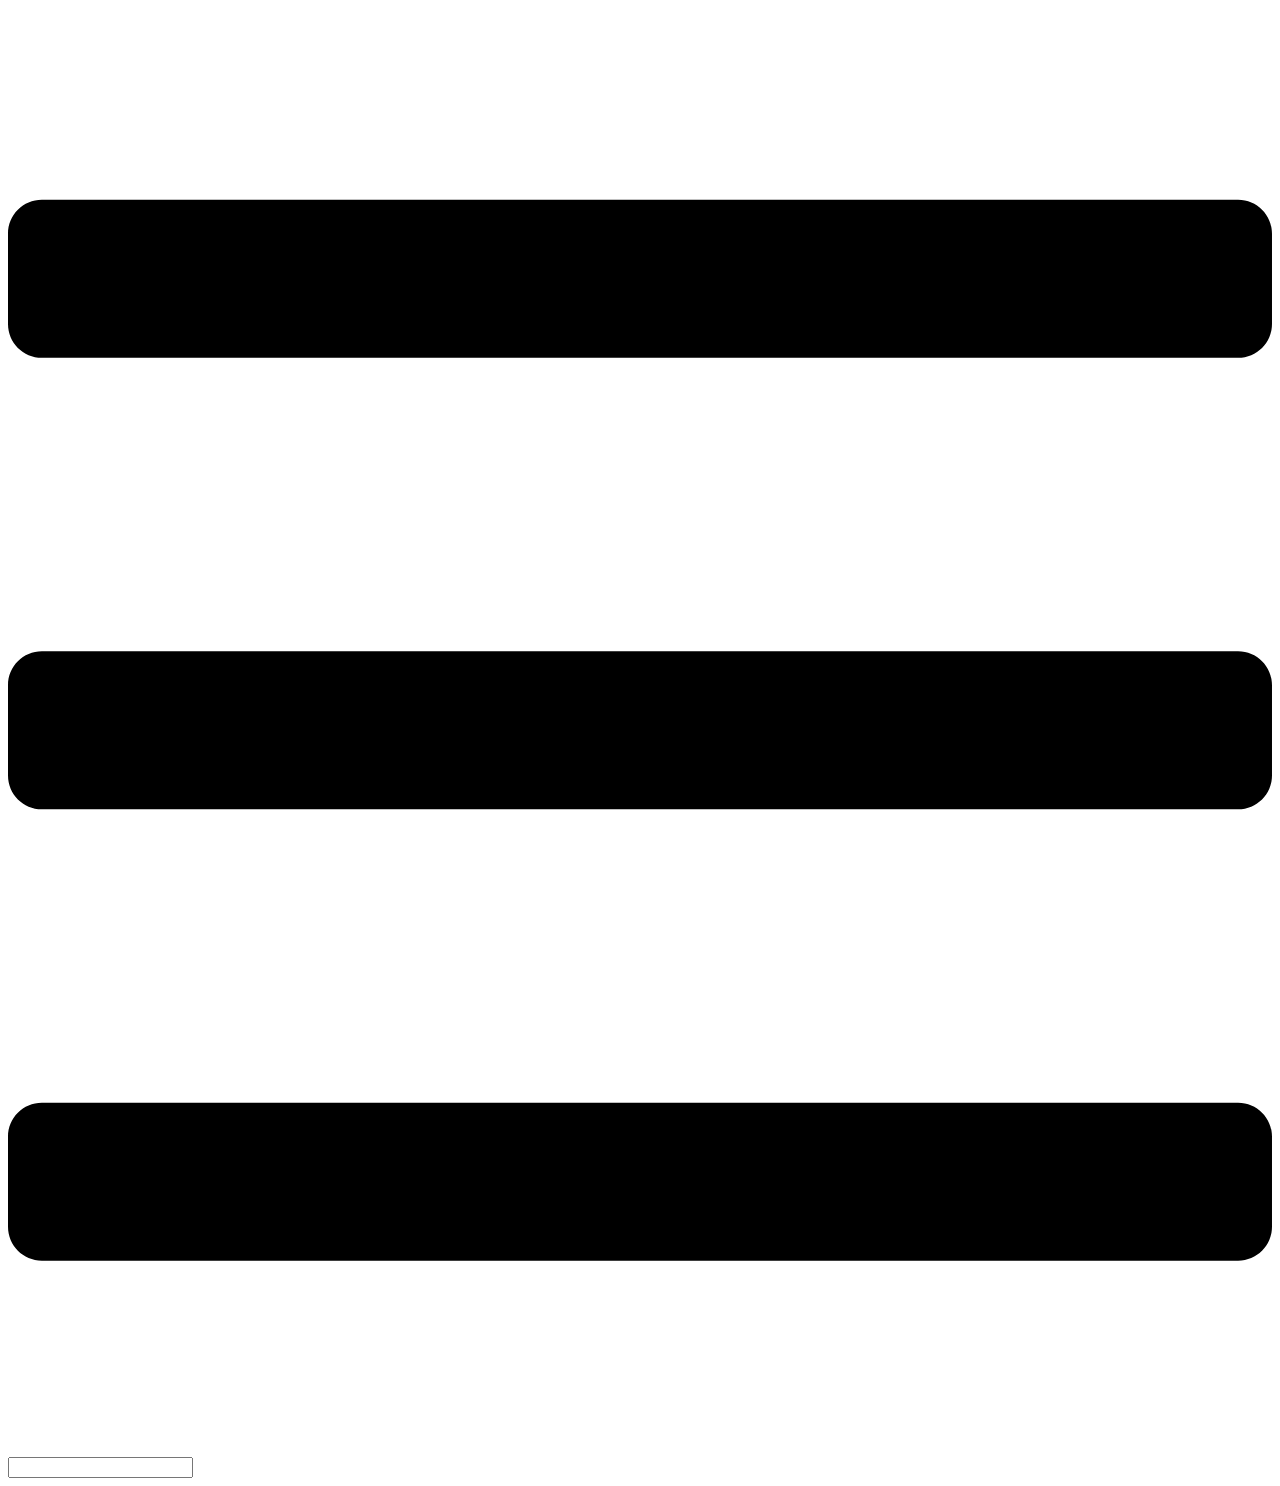
==== index.html @ 834c163e "deploy" ====
<!DOCTYPE html>
<html lang="en-US">
  <head>
    <meta charset="utf-8">
    <meta name="viewport" content="width=device-width,initial-scale=1">
    <title>VuePress</title>
    <meta name="description" content="">
    
    
    <link rel="preload" href="/lxtiscool.github.io/assets/css/0.styles.eca3ab45.css" as="style"><link rel="preload" href="/lxtiscool.github.io/assets/js/app.a96c28ba.js" as="script"><link rel="preload" href="/lxtiscool.github.io/assets/js/2.2a7683b8.js" as="script"><link rel="preload" href="/lxtiscool.github.io/assets/js/5.f5d71f70.js" as="script"><link rel="prefetch" href="/lxtiscool.github.io/assets/js/3.6d0e2af2.js"><link rel="prefetch" href="/lxtiscool.github.io/assets/js/4.2119a9f7.js"><link rel="prefetch" href="/lxtiscool.github.io/assets/js/6.ba1ed491.js">
    <link rel="stylesheet" href="/lxtiscool.github.io/assets/css/0.styles.eca3ab45.css">
  </head>
  <body>
    <div id="app" data-server-rendered="true"><div class="theme-container no-sidebar"><header class="navbar"><div class="sidebar-button"><svg xmlns="http://www.w3.org/2000/svg" aria-hidden="true" role="img" viewBox="0 0 448 512" class="icon"><path fill="currentColor" d="M436 124H12c-6.627 0-12-5.373-12-12V80c0-6.627 5.373-12 12-12h424c6.627 0 12 5.373 12 12v32c0 6.627-5.373 12-12 12zm0 160H12c-6.627 0-12-5.373-12-12v-32c0-6.627 5.373-12 12-12h424c6.627 0 12 5.373 12 12v32c0 6.627-5.373 12-12 12zm0 160H12c-6.627 0-12-5.373-12-12v-32c0-6.627 5.373-12 12-12h424c6.627 0 12 5.373 12 12v32c0 6.627-5.373 12-12 12z"></path></svg></div> <a href="/lxtiscool.github.io/" class="home-link router-link-exact-active router-link-active"></a> <div class="links"><div class="search-box"><input aria-label="Search" autocomplete="off" spellcheck="false" value=""> <!----></div> <!----></div></header> <div class="sidebar-mask"></div> <aside class="sidebar"><!---->  <!----> </aside> <main class="page"> <div class="theme-default-content content__default"></div> <footer class="page-edit"><!----> <!----></footer> <!----> </main></div><div class="global-ui"></div></div>
    <script src="/lxtiscool.github.io/assets/js/app.a96c28ba.js" defer></script><script src="/lxtiscool.github.io/assets/js/2.2a7683b8.js" defer></script><script src="/lxtiscool.github.io/assets/js/5.f5d71f70.js" defer></script>
  </body>
</html>
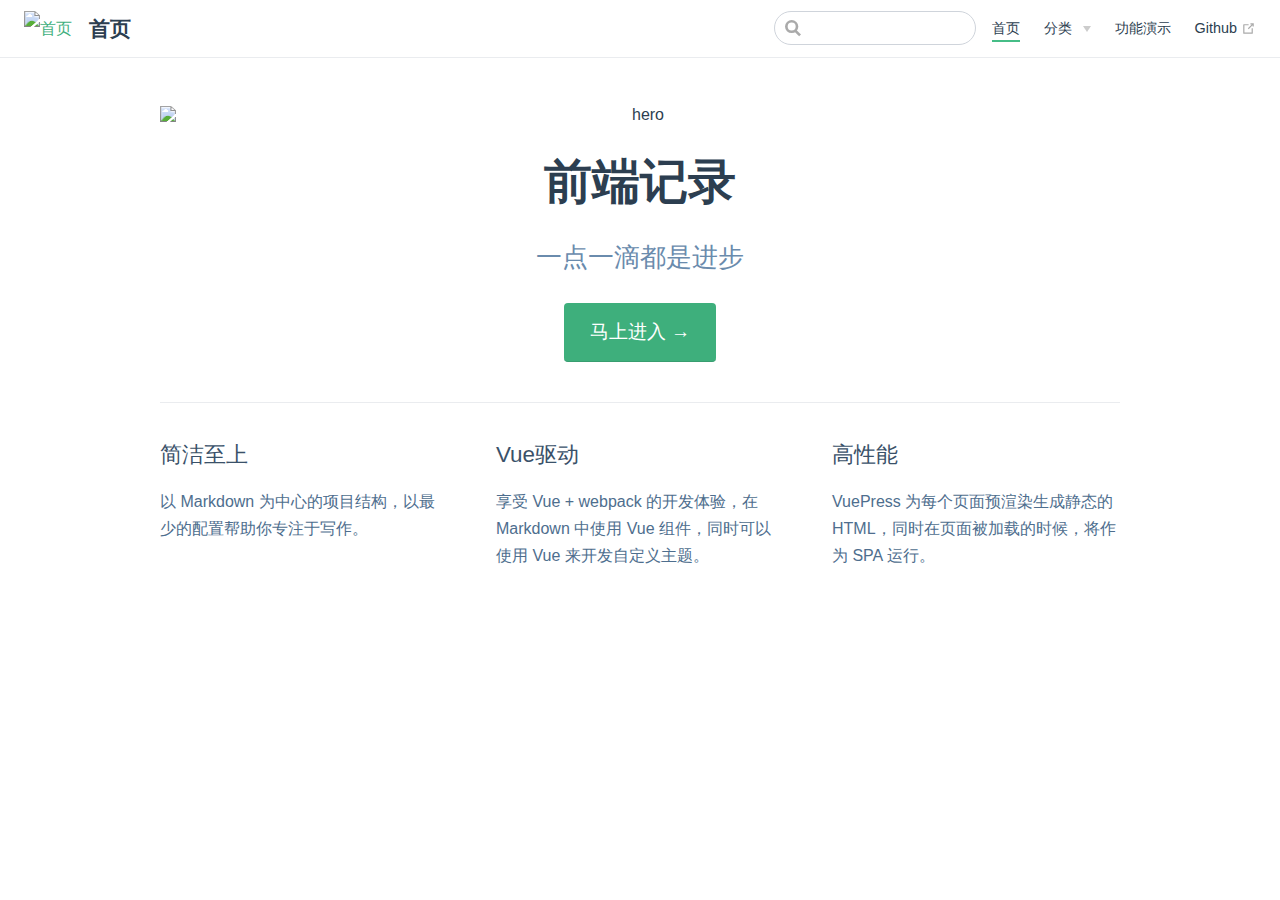
==== commit d2c25988: "deploy" ====
--- a/index.html
+++ b/index.html
@@ -3,15 +3,21 @@
   <head>
     <meta charset="utf-8">
     <meta name="viewport" content="width=device-width,initial-scale=1">
-    <title>VuePress</title>
-    <meta name="description" content="">
+    <title>首页</title>
+    <meta name="description" content="前端记录">
+    <link rel="icon" href="egg.png">
     
-    
-    <link rel="preload" href="/lxtiscool.github.io/assets/css/0.styles.eca3ab45.css" as="style"><link rel="preload" href="/lxtiscool.github.io/assets/js/app.a96c28ba.js" as="script"><link rel="preload" href="/lxtiscool.github.io/assets/js/2.2a7683b8.js" as="script"><link rel="preload" href="/lxtiscool.github.io/assets/js/5.f5d71f70.js" as="script"><link rel="prefetch" href="/lxtiscool.github.io/assets/js/3.6d0e2af2.js"><link rel="prefetch" href="/lxtiscool.github.io/assets/js/4.2119a9f7.js"><link rel="prefetch" href="/lxtiscool.github.io/assets/js/6.ba1ed491.js">
-    <link rel="stylesheet" href="/lxtiscool.github.io/assets/css/0.styles.eca3ab45.css">
+    <link rel="preload" href="/assets/css/0.styles.99d7e448.css" as="style"><link rel="preload" href="/assets/js/app.f11103dd.js" as="script"><link rel="preload" href="/assets/js/2.d51ab494.js" as="script"><link rel="preload" href="/assets/js/5.4ad11cfb.js" as="script"><link rel="prefetch" href="/assets/js/10.dddda723.js"><link rel="prefetch" href="/assets/js/3.37eb2967.js"><link rel="prefetch" href="/assets/js/4.59116900.js"><link rel="prefetch" href="/assets/js/6.c182b143.js"><link rel="prefetch" href="/assets/js/7.1ae84cb0.js"><link rel="prefetch" href="/assets/js/8.4bc863d5.js"><link rel="prefetch" href="/assets/js/9.4926b0e9.js">
+    <link rel="stylesheet" href="/assets/css/0.styles.99d7e448.css">
   </head>
   <body>
-    <div id="app" data-server-rendered="true"><div class="theme-container no-sidebar"><header class="navbar"><div class="sidebar-button"><svg xmlns="http://www.w3.org/2000/svg" aria-hidden="true" role="img" viewBox="0 0 448 512" class="icon"><path fill="currentColor" d="M436 124H12c-6.627 0-12-5.373-12-12V80c0-6.627 5.373-12 12-12h424c6.627 0 12 5.373 12 12v32c0 6.627-5.373 12-12 12zm0 160H12c-6.627 0-12-5.373-12-12v-32c0-6.627 5.373-12 12-12h424c6.627 0 12 5.373 12 12v32c0 6.627-5.373 12-12 12zm0 160H12c-6.627 0-12-5.373-12-12v-32c0-6.627 5.373-12 12-12h424c6.627 0 12 5.373 12 12v32c0 6.627-5.373 12-12 12z"></path></svg></div> <a href="/lxtiscool.github.io/" class="home-link router-link-exact-active router-link-active"></a> <div class="links"><div class="search-box"><input aria-label="Search" autocomplete="off" spellcheck="false" value=""> <!----></div> <!----></div></header> <div class="sidebar-mask"></div> <aside class="sidebar"><!---->  <!----> </aside> <main class="page"> <div class="theme-default-content content__default"></div> <footer class="page-edit"><!----> <!----></footer> <!----> </main></div><div class="global-ui"></div></div>
-    <script src="/lxtiscool.github.io/assets/js/app.a96c28ba.js" defer></script><script src="/lxtiscool.github.io/assets/js/2.2a7683b8.js" defer></script><script src="/lxtiscool.github.io/assets/js/5.f5d71f70.js" defer></script>
+    <div id="app" data-server-rendered="true"><div class="theme-container no-sidebar"><header class="navbar"><div class="sidebar-button"><svg xmlns="http://www.w3.org/2000/svg" aria-hidden="true" role="img" viewBox="0 0 448 512" class="icon"><path fill="currentColor" d="M436 124H12c-6.627 0-12-5.373-12-12V80c0-6.627 5.373-12 12-12h424c6.627 0 12 5.373 12 12v32c0 6.627-5.373 12-12 12zm0 160H12c-6.627 0-12-5.373-12-12v-32c0-6.627 5.373-12 12-12h424c6.627 0 12 5.373 12 12v32c0 6.627-5.373 12-12 12zm0 160H12c-6.627 0-12-5.373-12-12v-32c0-6.627 5.373-12 12-12h424c6.627 0 12 5.373 12 12v32c0 6.627-5.373 12-12 12z"></path></svg></div> <a href="/" class="home-link router-link-exact-active router-link-active"><img src="/egg.png" alt="首页" class="logo"> <span class="site-name can-hide">首页</span></a> <div class="links"><div class="search-box"><input aria-label="Search" autocomplete="off" spellcheck="false" value=""> <!----></div> <nav class="nav-links can-hide"><div class="nav-item"><a href="/" class="nav-link router-link-exact-active router-link-active">首页</a></div><div class="nav-item"><div class="dropdown-wrapper"><button type="button" aria-label="分类" class="dropdown-title"><span class="title">分类</span> <span class="arrow right"></span></button> <ul class="nav-dropdown" style="display:none;"><li class="dropdown-item"><!----> <a href="/pages/folder1/test1.html" class="nav-link">文章</a></li><li class="dropdown-item"><!----> <a href="/pages/folder2/test4.html" class="nav-link">琐碎</a></li></ul></div></div><div class="nav-item"><a href="/pages/folder1/test3.html" class="nav-link">功能演示</a></div><div class="nav-item"><a href="https://github.com/dwanda" target="_blank" rel="noopener noreferrer" class="nav-link external">
+  Github
+  <svg xmlns="http://www.w3.org/2000/svg" aria-hidden="true" x="0px" y="0px" viewBox="0 0 100 100" width="15" height="15" class="icon outbound"><path fill="currentColor" d="M18.8,85.1h56l0,0c2.2,0,4-1.8,4-4v-32h-8v28h-48v-48h28v-8h-32l0,0c-2.2,0-4,1.8-4,4v56C14.8,83.3,16.6,85.1,18.8,85.1z"></path> <polygon fill="currentColor" points="45.7,48.7 51.3,54.3 77.2,28.5 77.2,37.2 85.2,37.2 85.2,14.9 62.8,14.9 62.8,22.9 71.5,22.9"></polygon></svg></a></div> <!----></nav></div></header> <div class="sidebar-mask"></div> <aside class="sidebar"><nav class="nav-links"><div class="nav-item"><a href="/" class="nav-link router-link-exact-active router-link-active">首页</a></div><div class="nav-item"><div class="dropdown-wrapper"><button type="button" aria-label="分类" class="dropdown-title"><span class="title">分类</span> <span class="arrow right"></span></button> <ul class="nav-dropdown" style="display:none;"><li class="dropdown-item"><!----> <a href="/pages/folder1/test1.html" class="nav-link">文章</a></li><li class="dropdown-item"><!----> <a href="/pages/folder2/test4.html" class="nav-link">琐碎</a></li></ul></div></div><div class="nav-item"><a href="/pages/folder1/test3.html" class="nav-link">功能演示</a></div><div class="nav-item"><a href="https://github.com/dwanda" target="_blank" rel="noopener noreferrer" class="nav-link external">
+  Github
+  <svg xmlns="http://www.w3.org/2000/svg" aria-hidden="true" x="0px" y="0px" viewBox="0 0 100 100" width="15" height="15" class="icon outbound"><path fill="currentColor" d="M18.8,85.1h56l0,0c2.2,0,4-1.8,4-4v-32h-8v28h-48v-48h28v-8h-32l0,0c-2.2,0-4,1.8-4,4v56C14.8,83.3,16.6,85.1,18.8,85.1z"></path> <polygon fill="currentColor" points="45.7,48.7 51.3,54.3 77.2,28.5 77.2,37.2 85.2,37.2 85.2,14.9 62.8,14.9 62.8,22.9 71.5,22.9"></polygon></svg></a></div> <!----></nav>  <!----> </aside> <main aria-labelledby="main-title" class="home"><header class="hero"><img src="/egg.png" alt="hero"> <h1 id="main-title">前端记录</h1> <p class="description">
+      一点一滴都是进步
+    </p> <p class="action"><a href="/pages/folder1/test1.html" class="nav-link action-button">马上进入 →</a></p></header> <div class="features"><div class="feature"><h2>简洁至上</h2> <p>以 Markdown 为中心的项目结构，以最少的配置帮助你专注于写作。</p></div><div class="feature"><h2>Vue驱动</h2> <p>享受 Vue + webpack 的开发体验，在 Markdown 中使用 Vue 组件，同时可以使用 Vue 来开发自定义主题。</p></div><div class="feature"><h2>高性能</h2> <p>VuePress 为每个页面预渲染生成静态的 HTML，同时在页面被加载的时候，将作为 SPA 运行。</p></div></div> <div class="theme-default-content custom content__default"></div> <!----></main></div><div class="global-ui"></div></div>
+    <script src="/assets/js/app.f11103dd.js" defer></script><script src="/assets/js/2.d51ab494.js" defer></script><script src="/assets/js/5.4ad11cfb.js" defer></script>
   </body>
 </html>
--- a/assets/css/0.styles.99d7e448.css
+++ b/assets/css/0.styles.99d7e448.css
@@ -0,0 +1 @@
+#nprogress{pointer-events:none}#nprogress .bar{background:#3eaf7c;position:fixed;z-index:1031;top:0;left:0;width:100%;height:2px}#nprogress .peg{display:block;position:absolute;right:0;width:100px;height:100%;box-shadow:0 0 10px #3eaf7c,0 0 5px #3eaf7c;opacity:1;-webkit-transform:rotate(3deg) translateY(-4px);transform:rotate(3deg) translateY(-4px)}#nprogress .spinner{display:block;position:fixed;z-index:1031;top:15px;right:15px}#nprogress .spinner-icon{width:18px;height:18px;box-sizing:border-box;border-color:#3eaf7c transparent transparent #3eaf7c;border-style:solid;border-width:2px;border-radius:50%;-webkit-animation:nprogress-spinner .4s linear infinite;animation:nprogress-spinner .4s linear infinite}.nprogress-custom-parent{overflow:hidden;position:relative}.nprogress-custom-parent #nprogress .bar,.nprogress-custom-parent #nprogress .spinner{position:absolute}@-webkit-keyframes nprogress-spinner{0%{-webkit-transform:rotate(0deg);transform:rotate(0deg)}to{-webkit-transform:rotate(1turn);transform:rotate(1turn)}}@keyframes nprogress-spinner{0%{-webkit-transform:rotate(0deg);transform:rotate(0deg)}to{-webkit-transform:rotate(1turn);transform:rotate(1turn)}}.icon.outbound{color:#aaa;display:inline-block;vertical-align:middle;position:relative;top:-1px}.home{padding:3.6rem 2rem 0;max-width:960px;margin:0 auto;display:block}.home .hero{text-align:center}.home .hero img{max-width:100%;max-height:280px;display:block;margin:3rem auto 1.5rem}.home .hero h1{font-size:3rem}.home .hero .action,.home .hero .description,.home .hero h1{margin:1.8rem auto}.home .hero .description{max-width:35rem;font-size:1.6rem;line-height:1.3;color:#6a8bad}.home .hero .action-button{display:inline-block;font-size:1.2rem;color:#fff;background-color:#3eaf7c;padding:.8rem 1.6rem;border-radius:4px;-webkit-transition:background-color .1s ease;transition:background-color .1s ease;box-sizing:border-box;border-bottom:1px solid #389d70}.home .hero .action-button:hover{background-color:#4abf8a}.home .features{border-top:1px solid #eaecef;padding:1.2rem 0;margin-top:2.5rem;display:-webkit-box;display:flex;flex-wrap:wrap;-webkit-box-align:start;align-items:flex-start;align-content:stretch;-webkit-box-pack:justify;justify-content:space-between}.home .feature{-webkit-box-flex:1;flex-grow:1;flex-basis:30%;max-width:30%}.home .feature h2{font-size:1.4rem;font-weight:500;border-bottom:none;padding-bottom:0;color:#3a5169}.home .feature p{color:#4e6e8e}.home .footer{padding:2.5rem;border-top:1px solid #eaecef;text-align:center;color:#4e6e8e}@media (max-width:719px){.home .features{-webkit-box-orient:vertical;-webkit-box-direction:normal;flex-direction:column}.home .feature{max-width:100%;padding:0 2.5rem}}@media (max-width:419px){.home{padding-left:1.5rem;padding-right:1.5rem}.home .hero img{max-height:210px;margin:2rem auto 1.2rem}.home .hero h1{font-size:2rem}.home .hero .action,.home .hero .description,.home .hero h1{margin:1.2rem auto}.home .hero .description{font-size:1.2rem}.home .hero .action-button{font-size:1rem;padding:.6rem 1.2rem}.home .feature h2{font-size:1.25rem}}.search-box{display:inline-block;position:relative;margin-right:1rem}.search-box input{cursor:text;width:10rem;height:2rem;color:#4e6e8e;display:inline-block;border:1px solid #cfd4db;border-radius:2rem;font-size:.9rem;line-height:2rem;padding:0 .5rem 0 2rem;outline:none;-webkit-transition:all .2s ease;transition:all .2s ease;background:#fff url(/assets/img/search.83621669.svg) .6rem .5rem no-repeat;background-size:1rem}.search-box input:focus{cursor:auto;border-color:#3eaf7c}.search-box .suggestions{background:#fff;width:20rem;position:absolute;top:1.5rem;border:1px solid #cfd4db;border-radius:6px;padding:.4rem;list-style-type:none}.search-box .suggestions.align-right{right:0}.search-box .suggestion{line-height:1.4;padding:.4rem .6rem;border-radius:4px;cursor:pointer}.search-box .suggestion a{white-space:normal;color:#5d82a6}.search-box .suggestion a .page-title{font-weight:600}.search-box .suggestion a .header{font-size:.9em;margin-left:.25em}.search-box .suggestion.focused{background-color:#f3f4f5}.search-box .suggestion.focused a{color:#3eaf7c}@media (max-width:959px){.search-box input{cursor:pointer;width:0;border-color:transparent;position:relative}.search-box input:focus{cursor:text;left:0;width:10rem}}@media (-ms-high-contrast:none){.search-box input{height:2rem}}@media (max-width:959px) and (min-width:719px){.search-box .suggestions{left:0}}@media (max-width:719px){.search-box{margin-right:0}.search-box input{left:1rem}.search-box .suggestions{right:0}}@media (max-width:419px){.search-box .suggestions{width:calc(100vw - 4rem)}.search-box input:focus{width:8rem}}.sidebar-button{cursor:pointer;display:none;width:1.25rem;height:1.25rem;position:absolute;padding:.6rem;top:.6rem;left:1rem}.sidebar-button .icon{display:block;width:1.25rem;height:1.25rem}@media (max-width:719px){.sidebar-button{display:block}}.dropdown-enter,.dropdown-leave-to{height:0!important}.dropdown-wrapper{cursor:pointer}.dropdown-wrapper .dropdown-title{display:block;font-size:.9rem;font-family:inherit;cursor:inherit;padding:inherit;line-height:1.4rem;background:transparent;border:none;font-weight:500;color:#2c3e50}.dropdown-wrapper .dropdown-title:hover{border-color:transparent}.dropdown-wrapper .dropdown-title .arrow{vertical-align:middle;margin-top:-1px;margin-left:.4rem}.dropdown-wrapper .nav-dropdown .dropdown-item{color:inherit;line-height:1.7rem}.dropdown-wrapper .nav-dropdown .dropdown-item h4{margin:.45rem 0 0;border-top:1px solid #eee;padding:.45rem 1.5rem 0 1.25rem}.dropdown-wrapper .nav-dropdown .dropdown-item .dropdown-subitem-wrapper{padding:0;list-style:none}.dropdown-wrapper .nav-dropdown .dropdown-item .dropdown-subitem-wrapper .dropdown-subitem{font-size:.9em}.dropdown-wrapper .nav-dropdown .dropdown-item a{display:block;line-height:1.7rem;position:relative;border-bottom:none;font-weight:400;margin-bottom:0;padding:0 1.5rem 0 1.25rem}.dropdown-wrapper .nav-dropdown .dropdown-item a.router-link-active,.dropdown-wrapper .nav-dropdown .dropdown-item a:hover{color:#3eaf7c}.dropdown-wrapper .nav-dropdown .dropdown-item a.router-link-active:after{content:"";width:0;height:0;border-left:5px solid #3eaf7c;border-top:3px solid transparent;border-bottom:3px solid transparent;position:absolute;top:calc(50% - 2px);left:9px}.dropdown-wrapper .nav-dropdown .dropdown-item:first-child h4{margin-top:0;padding-top:0;border-top:0}@media (max-width:719px){.dropdown-wrapper.open .dropdown-title{margin-bottom:.5rem}.dropdown-wrapper .dropdown-title{font-weight:600;font-size:inherit}.dropdown-wrapper .dropdown-title:hover{color:#3eaf7c}.dropdown-wrapper .nav-dropdown{-webkit-transition:height .1s ease-out;transition:height .1s ease-out;overflow:hidden}.dropdown-wrapper .nav-dropdown .dropdown-item h4{border-top:0;margin-top:0;padding-top:0}.dropdown-wrapper .nav-dropdown .dropdown-item>a,.dropdown-wrapper .nav-dropdown .dropdown-item h4{font-size:15px;line-height:2rem}.dropdown-wrapper .nav-dropdown .dropdown-item .dropdown-subitem{font-size:14px;padding-left:1rem}}@media (min-width:719px){.dropdown-wrapper{height:1.8rem}.dropdown-wrapper.open .nav-dropdown,.dropdown-wrapper:hover .nav-dropdown{display:block!important}.dropdown-wrapper.open:blur{display:none}.dropdown-wrapper .dropdown-title .arrow{border-left:4px solid transparent;border-right:4px solid transparent;border-top:6px solid #ccc;border-bottom:0}.dropdown-wrapper .nav-dropdown{display:none;height:auto!important;box-sizing:border-box;max-height:calc(100vh - 2.7rem);overflow-y:auto;position:absolute;top:100%;right:0;background-color:#fff;padding:.6rem 0;border:1px solid;border-color:#ddd #ddd #ccc;text-align:left;border-radius:.25rem;white-space:nowrap;margin:0}}.nav-links{display:inline-block}.nav-links a{line-height:1.4rem;color:inherit}.nav-links a.router-link-active,.nav-links a:hover{color:#3eaf7c}.nav-links .nav-item{position:relative;display:inline-block;margin-left:1.5rem;line-height:2rem}.nav-links .nav-item:first-child{margin-left:0}.nav-links .repo-link{margin-left:1.5rem}@media (max-width:719px){.nav-links .nav-item,.nav-links .repo-link{margin-left:0}}@media (min-width:719px){.nav-links a.router-link-active,.nav-links a:hover{color:#2c3e50}.nav-item>a:not(.external).router-link-active,.nav-item>a:not(.external):hover{margin-bottom:-2px;border-bottom:2px solid #46bd87}}.navbar{padding:.7rem 1.5rem;line-height:2.2rem}.navbar a,.navbar img,.navbar span{display:inline-block}.navbar .logo{height:2.2rem;min-width:2.2rem;margin-right:.8rem;vertical-align:top}.navbar .site-name{font-size:1.3rem;font-weight:600;color:#2c3e50;position:relative}.navbar .links{padding-left:1.5rem;box-sizing:border-box;background-color:#fff;white-space:nowrap;font-size:.9rem;position:absolute;right:1.5rem;top:.7rem;display:-webkit-box;display:flex}.navbar .links .search-box{-webkit-box-flex:0;flex:0 0 auto;vertical-align:top}@media (max-width:719px){.navbar{padding-left:4rem}.navbar .can-hide{display:none}.navbar .links{padding-left:1.5rem}.navbar .site-name{width:calc(100vw - 9.4rem);overflow:hidden;white-space:nowrap;text-overflow:ellipsis}}.page-edit{max-width:740px;margin:0 auto;padding:2rem 2.5rem}@media (max-width:959px){.page-edit{padding:2rem}}@media (max-width:419px){.page-edit{padding:1.5rem}}.page-edit{padding-top:1rem;padding-bottom:1rem;overflow:auto}.page-edit .edit-link{display:inline-block}.page-edit .edit-link a{color:#4e6e8e;margin-right:.25rem}.page-edit .last-updated{float:right;font-size:.9em}.page-edit .last-updated .prefix{font-weight:500;color:#4e6e8e}.page-edit .last-updated .time{font-weight:400;color:#aaa}@media (max-width:719px){.page-edit .edit-link{margin-bottom:.5rem}.page-edit .last-updated{font-size:.8em;float:none;text-align:left}}.page-nav{max-width:740px;margin:0 auto;padding:2rem 2.5rem}@media (max-width:959px){.page-nav{padding:2rem}}@media (max-width:419px){.page-nav{padding:1.5rem}}.page-nav{padding-top:1rem;padding-bottom:0}.page-nav .inner{min-height:2rem;margin-top:0;border-top:1px solid #eaecef;padding-top:1rem;overflow:auto}.page-nav .next{float:right}.page{padding-bottom:2rem;display:block}.sidebar-group .sidebar-group{padding-left:.5em}.sidebar-group:not(.collapsable) .sidebar-heading:not(.clickable){cursor:auto;color:inherit}.sidebar-group.is-sub-group{padding-left:0}.sidebar-group.is-sub-group>.sidebar-heading{font-size:.95em;line-height:1.4;font-weight:400;padding-left:2rem}.sidebar-group.is-sub-group>.sidebar-heading:not(.clickable){opacity:.5}.sidebar-group.is-sub-group>.sidebar-group-items{padding-left:1rem}.sidebar-group.is-sub-group>.sidebar-group-items>li>.sidebar-link{font-size:.95em;border-left:none}.sidebar-group.depth-2>.sidebar-heading{border-left:none}.sidebar-heading{color:#2c3e50;-webkit-transition:color .15s ease;transition:color .15s ease;cursor:pointer;font-size:1.1em;font-weight:700;padding:.35rem 1.5rem .35rem 1.25rem;width:100%;box-sizing:border-box;margin:0;border-left:.25rem solid transparent}.sidebar-heading.open,.sidebar-heading:hover{color:inherit}.sidebar-heading .arrow{position:relative;top:-.12em;left:.5em}.sidebar-heading.clickable.active{font-weight:600;color:#3eaf7c;border-left-color:#3eaf7c}.sidebar-heading.clickable:hover{color:#3eaf7c}.sidebar-group-items{-webkit-transition:height .1s ease-out;transition:height .1s ease-out;font-size:.95em;overflow:hidden}.sidebar .sidebar-sub-headers{padding-left:1rem;font-size:.95em}a.sidebar-link{font-size:1em;font-weight:400;display:inline-block;color:#2c3e50;border-left:.25rem solid transparent;padding:.35rem 1rem .35rem 1.25rem;line-height:1.4;width:100%;box-sizing:border-box}a.sidebar-link:hover{color:#3eaf7c}a.sidebar-link.active{font-weight:600;color:#3eaf7c;border-left-color:#3eaf7c}.sidebar-group a.sidebar-link{padding-left:2rem}.sidebar-sub-headers a.sidebar-link{padding-top:.25rem;padding-bottom:.25rem;border-left:none}.sidebar-sub-headers a.sidebar-link.active{font-weight:500}.sidebar ul{padding:0;margin:0;list-style-type:none}.sidebar a{display:inline-block}.sidebar .nav-links{display:none;border-bottom:1px solid #eaecef;padding:.5rem 0 .75rem}.sidebar .nav-links a{font-weight:600}.sidebar .nav-links .nav-item,.sidebar .nav-links .repo-link{display:block;line-height:1.25rem;font-size:1.1em;padding:.5rem 0 .5rem 1.5rem}.sidebar>.sidebar-links{padding:1.5rem 0}.sidebar>.sidebar-links>li>a.sidebar-link{font-size:1.1em;line-height:1.7;font-weight:700}.sidebar>.sidebar-links>li:not(:first-child){margin-top:.75rem}@media (max-width:719px){.sidebar .nav-links{display:block}.sidebar .nav-links .dropdown-wrapper .nav-dropdown .dropdown-item a.router-link-active:after{top:calc(1rem - 2px)}.sidebar>.sidebar-links{padding:1rem 0}}code[class*=language-],pre[class*=language-]{color:#ccc;background:none;font-family:Consolas,Monaco,Andale Mono,Ubuntu Mono,monospace;font-size:1em;text-align:left;white-space:pre;word-spacing:normal;word-break:normal;word-wrap:normal;line-height:1.5;-moz-tab-size:4;-o-tab-size:4;tab-size:4;-webkit-hyphens:none;-ms-hyphens:none;hyphens:none}pre[class*=language-]{padding:1em;margin:.5em 0;overflow:auto}:not(pre)>code[class*=language-],pre[class*=language-]{background:#2d2d2d}:not(pre)>code[class*=language-]{padding:.1em;border-radius:.3em;white-space:normal}.token.block-comment,.token.cdata,.token.comment,.token.doctype,.token.prolog{color:#999}.token.punctuation{color:#ccc}.token.attr-name,.token.deleted,.token.namespace,.token.tag{color:#e2777a}.token.function-name{color:#6196cc}.token.boolean,.token.function,.token.number{color:#f08d49}.token.class-name,.token.constant,.token.property,.token.symbol{color:#f8c555}.token.atrule,.token.builtin,.token.important,.token.keyword,.token.selector{color:#cc99cd}.token.attr-value,.token.char,.token.regex,.token.string,.token.variable{color:#7ec699}.token.entity,.token.operator,.token.url{color:#67cdcc}.token.bold,.token.important{font-weight:700}.token.italic{font-style:italic}.token.entity{cursor:help}.token.inserted{color:green}.theme-default-content code{color:#476582;padding:.25rem .5rem;margin:0;font-size:.85em;background-color:rgba(27,31,35,.05);border-radius:3px}.theme-default-content code .token.deleted{color:#ec5975}.theme-default-content code .token.inserted{color:#3eaf7c}.theme-default-content pre,.theme-default-content pre[class*=language-]{line-height:1.4;padding:1.25rem 1.5rem;margin:.85rem 0;background-color:#282c34;border-radius:6px;overflow:auto}.theme-default-content pre[class*=language-] code,.theme-default-content pre code{color:#fff;padding:0;background-color:transparent;border-radius:0}div[class*=language-]{position:relative;background-color:#282c34;border-radius:6px}div[class*=language-] .highlight-lines{-webkit-user-select:none;-ms-user-select:none;user-select:none;padding-top:1.3rem;position:absolute;top:0;left:0;width:100%;line-height:1.4}div[class*=language-] .highlight-lines .highlighted{background-color:rgba(0,0,0,.66)}div[class*=language-] pre,div[class*=language-] pre[class*=language-]{background:transparent;position:relative;z-index:1}div[class*=language-]:before{position:absolute;z-index:3;top:.8em;right:1em;font-size:.75rem;color:hsla(0,0%,100%,.4)}div[class*=language-]:not(.line-numbers-mode) .line-numbers-wrapper{display:none}div[class*=language-].line-numbers-mode .highlight-lines .highlighted{position:relative}div[class*=language-].line-numbers-mode .highlight-lines .highlighted:before{content:" ";position:absolute;z-index:3;left:0;top:0;display:block;width:3.5rem;height:100%;background-color:rgba(0,0,0,.66)}div[class*=language-].line-numbers-mode pre{padding-left:4.5rem;vertical-align:middle}div[class*=language-].line-numbers-mode .line-numbers-wrapper{position:absolute;top:0;width:3.5rem;text-align:center;color:hsla(0,0%,100%,.3);padding:1.25rem 0;line-height:1.4}div[class*=language-].line-numbers-mode .line-numbers-wrapper br{-webkit-user-select:none;-ms-user-select:none;user-select:none}div[class*=language-].line-numbers-mode .line-numbers-wrapper .line-number{position:relative;z-index:4;-webkit-user-select:none;-ms-user-select:none;user-select:none;font-size:.85em}div[class*=language-].line-numbers-mode:after{content:"";position:absolute;z-index:2;top:0;left:0;width:3.5rem;height:100%;border-radius:6px 0 0 6px;border-right:1px solid rgba(0,0,0,.66);background-color:#282c34}div[class~=language-js]:before{content:"js"}div[class~=language-ts]:before{content:"ts"}div[class~=language-html]:before{content:"html"}div[class~=language-md]:before{content:"md"}div[class~=language-vue]:before{content:"vue"}div[class~=language-css]:before{content:"css"}div[class~=language-sass]:before{content:"sass"}div[class~=language-scss]:before{content:"scss"}div[class~=language-less]:before{content:"less"}div[class~=language-stylus]:before{content:"stylus"}div[class~=language-go]:before{content:"go"}div[class~=language-java]:before{content:"java"}div[class~=language-c]:before{content:"c"}div[class~=language-sh]:before{content:"sh"}div[class~=language-yaml]:before{content:"yaml"}div[class~=language-py]:before{content:"py"}div[class~=language-docker]:before{content:"docker"}div[class~=language-dockerfile]:before{content:"dockerfile"}div[class~=language-makefile]:before{content:"makefile"}div[class~=language-javascript]:before{content:"js"}div[class~=language-typescript]:before{content:"ts"}div[class~=language-markup]:before{content:"html"}div[class~=language-markdown]:before{content:"md"}div[class~=language-json]:before{content:"json"}div[class~=language-ruby]:before{content:"rb"}div[class~=language-python]:before{content:"py"}div[class~=language-bash]:before{content:"sh"}div[class~=language-php]:before{content:"php"}.custom-block .custom-block-title{font-weight:600;margin-bottom:-.4rem}.custom-block.danger,.custom-block.tip,.custom-block.warning{padding:.1rem 1.5rem;border-left-width:.5rem;border-left-style:solid;margin:1rem 0}.custom-block.tip{background-color:#f3f5f7;border-color:#42b983}.custom-block.warning{background-color:rgba(255,229,100,.3);border-color:#e7c000;color:#6b5900}.custom-block.warning .custom-block-title{color:#b29400}.custom-block.warning a{color:#2c3e50}.custom-block.danger{background-color:#ffe6e6;border-color:#c00;color:#4d0000}.custom-block.danger .custom-block-title{color:#900}.custom-block.danger a{color:#2c3e50}.arrow{display:inline-block;width:0;height:0}.arrow.up{border-bottom:6px solid #ccc}.arrow.down,.arrow.up{border-left:4px solid transparent;border-right:4px solid transparent}.arrow.down{border-top:6px solid #ccc}.arrow.right{border-left:6px solid #ccc}.arrow.left,.arrow.right{border-top:4px solid transparent;border-bottom:4px solid transparent}.arrow.left{border-right:6px solid #ccc}.theme-default-content:not(.custom){max-width:740px;margin:0 auto;padding:2rem 2.5rem}@media (max-width:959px){.theme-default-content:not(.custom){padding:2rem}}@media (max-width:419px){.theme-default-content:not(.custom){padding:1.5rem}}.table-of-contents .badge{vertical-align:middle}body,html{padding:0;margin:0;background-color:#fff}body{font-family:-apple-system,BlinkMacSystemFont,Segoe UI,Roboto,Oxygen,Ubuntu,Cantarell,Fira Sans,Droid Sans,Helvetica Neue,sans-serif;-webkit-font-smoothing:antialiased;-moz-osx-font-smoothing:grayscale;font-size:16px;color:#2c3e50}.page{padding-left:20rem}.navbar{z-index:20;right:0;height:3.6rem;background-color:#fff;box-sizing:border-box;border-bottom:1px solid #eaecef}.navbar,.sidebar-mask{position:fixed;top:0;left:0}.sidebar-mask{z-index:9;width:100vw;height:100vh;display:none}.sidebar{font-size:16px;background-color:#fff;width:20rem;position:fixed;z-index:10;margin:0;top:3.6rem;left:0;bottom:0;box-sizing:border-box;border-right:1px solid #eaecef;overflow-y:auto}.theme-default-content:not(.custom)>:first-child{margin-top:3.6rem}.theme-default-content:not(.custom) a:hover{text-decoration:underline}.theme-default-content:not(.custom) p.demo{padding:1rem 1.5rem;border:1px solid #ddd;border-radius:4px}.theme-default-content:not(.custom) img{max-width:100%}.theme-default-content.custom{padding:0;margin:0}.theme-default-content.custom img{max-width:100%}a{font-weight:500;text-decoration:none}a,p a code{color:#3eaf7c}p a code{font-weight:400}kbd{background:#eee;border:.15rem solid #ddd;border-bottom:.25rem solid #ddd;border-radius:.15rem;padding:0 .15em}blockquote{font-size:1rem;color:#999;border-left:.2rem solid #dfe2e5;margin:1rem 0;padding:.25rem 0 .25rem 1rem}blockquote>p{margin:0}ol,ul{padding-left:1.2em}strong{font-weight:600}h1,h2,h3,h4,h5,h6{font-weight:600;line-height:1.25}.theme-default-content:not(.custom)>h1,.theme-default-content:not(.custom)>h2,.theme-default-content:not(.custom)>h3,.theme-default-content:not(.custom)>h4,.theme-default-content:not(.custom)>h5,.theme-default-content:not(.custom)>h6{margin-top:-3.1rem;padding-top:4.6rem;margin-bottom:0}.theme-default-content:not(.custom)>h1:first-child,.theme-default-content:not(.custom)>h2:first-child,.theme-default-content:not(.custom)>h3:first-child,.theme-default-content:not(.custom)>h4:first-child,.theme-default-content:not(.custom)>h5:first-child,.theme-default-content:not(.custom)>h6:first-child{margin-top:-1.5rem;margin-bottom:1rem}.theme-default-content:not(.custom)>h1:first-child+.custom-block,.theme-default-content:not(.custom)>h1:first-child+p,.theme-default-content:not(.custom)>h1:first-child+pre,.theme-default-content:not(.custom)>h2:first-child+.custom-block,.theme-default-content:not(.custom)>h2:first-child+p,.theme-default-content:not(.custom)>h2:first-child+pre,.theme-default-content:not(.custom)>h3:first-child+.custom-block,.theme-default-content:not(.custom)>h3:first-child+p,.theme-default-content:not(.custom)>h3:first-child+pre,.theme-default-content:not(.custom)>h4:first-child+.custom-block,.theme-default-content:not(.custom)>h4:first-child+p,.theme-default-content:not(.custom)>h4:first-child+pre,.theme-default-content:not(.custom)>h5:first-child+.custom-block,.theme-default-content:not(.custom)>h5:first-child+p,.theme-default-content:not(.custom)>h5:first-child+pre,.theme-default-content:not(.custom)>h6:first-child+.custom-block,.theme-default-content:not(.custom)>h6:first-child+p,.theme-default-content:not(.custom)>h6:first-child+pre{margin-top:2rem}h1:hover .header-anchor,h2:hover .header-anchor,h3:hover .header-anchor,h4:hover .header-anchor,h5:hover .header-anchor,h6:hover .header-anchor{opacity:1}h1{font-size:2.2rem}h2{font-size:1.65rem;padding-bottom:.3rem;border-bottom:1px solid #eaecef}h3{font-size:1.35rem}a.header-anchor{font-size:.85em;float:left;margin-left:-.87em;padding-right:.23em;margin-top:.125em;opacity:0}a.header-anchor:hover{text-decoration:none}.line-number,code,kbd{font-family:source-code-pro,Menlo,Monaco,Consolas,Courier New,monospace}ol,p,ul{line-height:1.7}hr{border:0;border-top:1px solid #eaecef}table{border-collapse:collapse;margin:1rem 0;display:block;overflow-x:auto}tr{border-top:1px solid #dfe2e5}tr:nth-child(2n){background-color:#f6f8fa}td,th{border:1px solid #dfe2e5;padding:.6em 1em}.theme-container.sidebar-open .sidebar-mask{display:block}.theme-container.no-navbar .theme-default-content:not(.custom)>h1,.theme-container.no-navbar h2,.theme-container.no-navbar h3,.theme-container.no-navbar h4,.theme-container.no-navbar h5,.theme-container.no-navbar h6{margin-top:1.5rem;padding-top:0}.theme-container.no-navbar .sidebar{top:0}@media (min-width:720px){.theme-container.no-sidebar .sidebar{display:none}.theme-container.no-sidebar .page{padding-left:0}}@media (max-width:959px){.sidebar{font-size:15px;width:16.4rem}.page{padding-left:16.4rem}}@media (max-width:719px){.sidebar{top:0;padding-top:3.6rem;transform:translateX(-100%);transition:transform .2s ease}.page{padding-left:0}.theme-container.sidebar-open .sidebar{transform:translateX(0)}.theme-container.no-navbar .sidebar{padding-top:0}}@media (max-width:419px){h1{font-size:1.9rem}.theme-default-content div[class*=language-]{margin:.85rem -1.5rem;border-radius:0}}.badge[data-v-c13ee5b0]{display:inline-block;font-size:14px;height:18px;line-height:18px;border-radius:3px;padding:0 6px;color:#fff}.badge.green[data-v-c13ee5b0],.badge.tip[data-v-c13ee5b0],.badge[data-v-c13ee5b0]{background-color:#42b983}.badge.error[data-v-c13ee5b0]{background-color:#da5961}.badge.warn[data-v-c13ee5b0],.badge.warning[data-v-c13ee5b0],.badge.yellow[data-v-c13ee5b0]{background-color:#e7c000}.badge+.badge[data-v-c13ee5b0]{margin-left:5px}--- a/assets/css/0.styles.99d7e448.css
+++ b/assets/css/0.styles.99d7e448.css
@@ -0,0 +1 @@
+#nprogress{pointer-events:none}#nprogress .bar{background:#3eaf7c;position:fixed;z-index:1031;top:0;left:0;width:100%;height:2px}#nprogress .peg{display:block;position:absolute;right:0;width:100px;height:100%;box-shadow:0 0 10px #3eaf7c,0 0 5px #3eaf7c;opacity:1;-webkit-transform:rotate(3deg) translateY(-4px);transform:rotate(3deg) translateY(-4px)}#nprogress .spinner{display:block;position:fixed;z-index:1031;top:15px;right:15px}#nprogress .spinner-icon{width:18px;height:18px;box-sizing:border-box;border-color:#3eaf7c transparent transparent #3eaf7c;border-style:solid;border-width:2px;border-radius:50%;-webkit-animation:nprogress-spinner .4s linear infinite;animation:nprogress-spinner .4s linear infinite}.nprogress-custom-parent{overflow:hidden;position:relative}.nprogress-custom-parent #nprogress .bar,.nprogress-custom-parent #nprogress .spinner{position:absolute}@-webkit-keyframes nprogress-spinner{0%{-webkit-transform:rotate(0deg);transform:rotate(0deg)}to{-webkit-transform:rotate(1turn);transform:rotate(1turn)}}@keyframes nprogress-spinner{0%{-webkit-transform:rotate(0deg);transform:rotate(0deg)}to{-webkit-transform:rotate(1turn);transform:rotate(1turn)}}.icon.outbound{color:#aaa;display:inline-block;vertical-align:middle;position:relative;top:-1px}.home{padding:3.6rem 2rem 0;max-width:960px;margin:0 auto;display:block}.home .hero{text-align:center}.home .hero img{max-width:100%;max-height:280px;display:block;margin:3rem auto 1.5rem}.home .hero h1{font-size:3rem}.home .hero .action,.home .hero .description,.home .hero h1{margin:1.8rem auto}.home .hero .description{max-width:35rem;font-size:1.6rem;line-height:1.3;color:#6a8bad}.home .hero .action-button{display:inline-block;font-size:1.2rem;color:#fff;background-color:#3eaf7c;padding:.8rem 1.6rem;border-radius:4px;-webkit-transition:background-color .1s ease;transition:background-color .1s ease;box-sizing:border-box;border-bottom:1px solid #389d70}.home .hero .action-button:hover{background-color:#4abf8a}.home .features{border-top:1px solid #eaecef;padding:1.2rem 0;margin-top:2.5rem;display:-webkit-box;display:flex;flex-wrap:wrap;-webkit-box-align:start;align-items:flex-start;align-content:stretch;-webkit-box-pack:justify;justify-content:space-between}.home .feature{-webkit-box-flex:1;flex-grow:1;flex-basis:30%;max-width:30%}.home .feature h2{font-size:1.4rem;font-weight:500;border-bottom:none;padding-bottom:0;color:#3a5169}.home .feature p{color:#4e6e8e}.home .footer{padding:2.5rem;border-top:1px solid #eaecef;text-align:center;color:#4e6e8e}@media (max-width:719px){.home .features{-webkit-box-orient:vertical;-webkit-box-direction:normal;flex-direction:column}.home .feature{max-width:100%;padding:0 2.5rem}}@media (max-width:419px){.home{padding-left:1.5rem;padding-right:1.5rem}.home .hero img{max-height:210px;margin:2rem auto 1.2rem}.home .hero h1{font-size:2rem}.home .hero .action,.home .hero .description,.home .hero h1{margin:1.2rem auto}.home .hero .description{font-size:1.2rem}.home .hero .action-button{font-size:1rem;padding:.6rem 1.2rem}.home .feature h2{font-size:1.25rem}}.search-box{display:inline-block;position:relative;margin-right:1rem}.search-box input{cursor:text;width:10rem;height:2rem;color:#4e6e8e;display:inline-block;border:1px solid #cfd4db;border-radius:2rem;font-size:.9rem;line-height:2rem;padding:0 .5rem 0 2rem;outline:none;-webkit-transition:all .2s ease;transition:all .2s ease;background:#fff url(/assets/img/search.83621669.svg) .6rem .5rem no-repeat;background-size:1rem}.search-box input:focus{cursor:auto;border-color:#3eaf7c}.search-box .suggestions{background:#fff;width:20rem;position:absolute;top:1.5rem;border:1px solid #cfd4db;border-radius:6px;padding:.4rem;list-style-type:none}.search-box .suggestions.align-right{right:0}.search-box .suggestion{line-height:1.4;padding:.4rem .6rem;border-radius:4px;cursor:pointer}.search-box .suggestion a{white-space:normal;color:#5d82a6}.search-box .suggestion a .page-title{font-weight:600}.search-box .suggestion a .header{font-size:.9em;margin-left:.25em}.search-box .suggestion.focused{background-color:#f3f4f5}.search-box .suggestion.focused a{color:#3eaf7c}@media (max-width:959px){.search-box input{cursor:pointer;width:0;border-color:transparent;position:relative}.search-box input:focus{cursor:text;left:0;width:10rem}}@media (-ms-high-contrast:none){.search-box input{height:2rem}}@media (max-width:959px) and (min-width:719px){.search-box .suggestions{left:0}}@media (max-width:719px){.search-box{margin-right:0}.search-box input{left:1rem}.search-box .suggestions{right:0}}@media (max-width:419px){.search-box .suggestions{width:calc(100vw - 4rem)}.search-box input:focus{width:8rem}}.sidebar-button{cursor:pointer;display:none;width:1.25rem;height:1.25rem;position:absolute;padding:.6rem;top:.6rem;left:1rem}.sidebar-button .icon{display:block;width:1.25rem;height:1.25rem}@media (max-width:719px){.sidebar-button{display:block}}.dropdown-enter,.dropdown-leave-to{height:0!important}.dropdown-wrapper{cursor:pointer}.dropdown-wrapper .dropdown-title{display:block;font-size:.9rem;font-family:inherit;cursor:inherit;padding:inherit;line-height:1.4rem;background:transparent;border:none;font-weight:500;color:#2c3e50}.dropdown-wrapper .dropdown-title:hover{border-color:transparent}.dropdown-wrapper .dropdown-title .arrow{vertical-align:middle;margin-top:-1px;margin-left:.4rem}.dropdown-wrapper .nav-dropdown .dropdown-item{color:inherit;line-height:1.7rem}.dropdown-wrapper .nav-dropdown .dropdown-item h4{margin:.45rem 0 0;border-top:1px solid #eee;padding:.45rem 1.5rem 0 1.25rem}.dropdown-wrapper .nav-dropdown .dropdown-item .dropdown-subitem-wrapper{padding:0;list-style:none}.dropdown-wrapper .nav-dropdown .dropdown-item .dropdown-subitem-wrapper .dropdown-subitem{font-size:.9em}.dropdown-wrapper .nav-dropdown .dropdown-item a{display:block;line-height:1.7rem;position:relative;border-bottom:none;font-weight:400;margin-bottom:0;padding:0 1.5rem 0 1.25rem}.dropdown-wrapper .nav-dropdown .dropdown-item a.router-link-active,.dropdown-wrapper .nav-dropdown .dropdown-item a:hover{color:#3eaf7c}.dropdown-wrapper .nav-dropdown .dropdown-item a.router-link-active:after{content:"";width:0;height:0;border-left:5px solid #3eaf7c;border-top:3px solid transparent;border-bottom:3px solid transparent;position:absolute;top:calc(50% - 2px);left:9px}.dropdown-wrapper .nav-dropdown .dropdown-item:first-child h4{margin-top:0;padding-top:0;border-top:0}@media (max-width:719px){.dropdown-wrapper.open .dropdown-title{margin-bottom:.5rem}.dropdown-wrapper .dropdown-title{font-weight:600;font-size:inherit}.dropdown-wrapper .dropdown-title:hover{color:#3eaf7c}.dropdown-wrapper .nav-dropdown{-webkit-transition:height .1s ease-out;transition:height .1s ease-out;overflow:hidden}.dropdown-wrapper .nav-dropdown .dropdown-item h4{border-top:0;margin-top:0;padding-top:0}.dropdown-wrapper .nav-dropdown .dropdown-item>a,.dropdown-wrapper .nav-dropdown .dropdown-item h4{font-size:15px;line-height:2rem}.dropdown-wrapper .nav-dropdown .dropdown-item .dropdown-subitem{font-size:14px;padding-left:1rem}}@media (min-width:719px){.dropdown-wrapper{height:1.8rem}.dropdown-wrapper.open .nav-dropdown,.dropdown-wrapper:hover .nav-dropdown{display:block!important}.dropdown-wrapper.open:blur{display:none}.dropdown-wrapper .dropdown-title .arrow{border-left:4px solid transparent;border-right:4px solid transparent;border-top:6px solid #ccc;border-bottom:0}.dropdown-wrapper .nav-dropdown{display:none;height:auto!important;box-sizing:border-box;max-height:calc(100vh - 2.7rem);overflow-y:auto;position:absolute;top:100%;right:0;background-color:#fff;padding:.6rem 0;border:1px solid;border-color:#ddd #ddd #ccc;text-align:left;border-radius:.25rem;white-space:nowrap;margin:0}}.nav-links{display:inline-block}.nav-links a{line-height:1.4rem;color:inherit}.nav-links a.router-link-active,.nav-links a:hover{color:#3eaf7c}.nav-links .nav-item{position:relative;display:inline-block;margin-left:1.5rem;line-height:2rem}.nav-links .nav-item:first-child{margin-left:0}.nav-links .repo-link{margin-left:1.5rem}@media (max-width:719px){.nav-links .nav-item,.nav-links .repo-link{margin-left:0}}@media (min-width:719px){.nav-links a.router-link-active,.nav-links a:hover{color:#2c3e50}.nav-item>a:not(.external).router-link-active,.nav-item>a:not(.external):hover{margin-bottom:-2px;border-bottom:2px solid #46bd87}}.navbar{padding:.7rem 1.5rem;line-height:2.2rem}.navbar a,.navbar img,.navbar span{display:inline-block}.navbar .logo{height:2.2rem;min-width:2.2rem;margin-right:.8rem;vertical-align:top}.navbar .site-name{font-size:1.3rem;font-weight:600;color:#2c3e50;position:relative}.navbar .links{padding-left:1.5rem;box-sizing:border-box;background-color:#fff;white-space:nowrap;font-size:.9rem;position:absolute;right:1.5rem;top:.7rem;display:-webkit-box;display:flex}.navbar .links .search-box{-webkit-box-flex:0;flex:0 0 auto;vertical-align:top}@media (max-width:719px){.navbar{padding-left:4rem}.navbar .can-hide{display:none}.navbar .links{padding-left:1.5rem}.navbar .site-name{width:calc(100vw - 9.4rem);overflow:hidden;white-space:nowrap;text-overflow:ellipsis}}.page-edit{max-width:740px;margin:0 auto;padding:2rem 2.5rem}@media (max-width:959px){.page-edit{padding:2rem}}@media (max-width:419px){.page-edit{padding:1.5rem}}.page-edit{padding-top:1rem;padding-bottom:1rem;overflow:auto}.page-edit .edit-link{display:inline-block}.page-edit .edit-link a{color:#4e6e8e;margin-right:.25rem}.page-edit .last-updated{float:right;font-size:.9em}.page-edit .last-updated .prefix{font-weight:500;color:#4e6e8e}.page-edit .last-updated .time{font-weight:400;color:#aaa}@media (max-width:719px){.page-edit .edit-link{margin-bottom:.5rem}.page-edit .last-updated{font-size:.8em;float:none;text-align:left}}.page-nav{max-width:740px;margin:0 auto;padding:2rem 2.5rem}@media (max-width:959px){.page-nav{padding:2rem}}@media (max-width:419px){.page-nav{padding:1.5rem}}.page-nav{padding-top:1rem;padding-bottom:0}.page-nav .inner{min-height:2rem;margin-top:0;border-top:1px solid #eaecef;padding-top:1rem;overflow:auto}.page-nav .next{float:right}.page{padding-bottom:2rem;display:block}.sidebar-group .sidebar-group{padding-left:.5em}.sidebar-group:not(.collapsable) .sidebar-heading:not(.clickable){cursor:auto;color:inherit}.sidebar-group.is-sub-group{padding-left:0}.sidebar-group.is-sub-group>.sidebar-heading{font-size:.95em;line-height:1.4;font-weight:400;padding-left:2rem}.sidebar-group.is-sub-group>.sidebar-heading:not(.clickable){opacity:.5}.sidebar-group.is-sub-group>.sidebar-group-items{padding-left:1rem}.sidebar-group.is-sub-group>.sidebar-group-items>li>.sidebar-link{font-size:.95em;border-left:none}.sidebar-group.depth-2>.sidebar-heading{border-left:none}.sidebar-heading{color:#2c3e50;-webkit-transition:color .15s ease;transition:color .15s ease;cursor:pointer;font-size:1.1em;font-weight:700;padding:.35rem 1.5rem .35rem 1.25rem;width:100%;box-sizing:border-box;margin:0;border-left:.25rem solid transparent}.sidebar-heading.open,.sidebar-heading:hover{color:inherit}.sidebar-heading .arrow{position:relative;top:-.12em;left:.5em}.sidebar-heading.clickable.active{font-weight:600;color:#3eaf7c;border-left-color:#3eaf7c}.sidebar-heading.clickable:hover{color:#3eaf7c}.sidebar-group-items{-webkit-transition:height .1s ease-out;transition:height .1s ease-out;font-size:.95em;overflow:hidden}.sidebar .sidebar-sub-headers{padding-left:1rem;font-size:.95em}a.sidebar-link{font-size:1em;font-weight:400;display:inline-block;color:#2c3e50;border-left:.25rem solid transparent;padding:.35rem 1rem .35rem 1.25rem;line-height:1.4;width:100%;box-sizing:border-box}a.sidebar-link:hover{color:#3eaf7c}a.sidebar-link.active{font-weight:600;color:#3eaf7c;border-left-color:#3eaf7c}.sidebar-group a.sidebar-link{padding-left:2rem}.sidebar-sub-headers a.sidebar-link{padding-top:.25rem;padding-bottom:.25rem;border-left:none}.sidebar-sub-headers a.sidebar-link.active{font-weight:500}.sidebar ul{padding:0;margin:0;list-style-type:none}.sidebar a{display:inline-block}.sidebar .nav-links{display:none;border-bottom:1px solid #eaecef;padding:.5rem 0 .75rem}.sidebar .nav-links a{font-weight:600}.sidebar .nav-links .nav-item,.sidebar .nav-links .repo-link{display:block;line-height:1.25rem;font-size:1.1em;padding:.5rem 0 .5rem 1.5rem}.sidebar>.sidebar-links{padding:1.5rem 0}.sidebar>.sidebar-links>li>a.sidebar-link{font-size:1.1em;line-height:1.7;font-weight:700}.sidebar>.sidebar-links>li:not(:first-child){margin-top:.75rem}@media (max-width:719px){.sidebar .nav-links{display:block}.sidebar .nav-links .dropdown-wrapper .nav-dropdown .dropdown-item a.router-link-active:after{top:calc(1rem - 2px)}.sidebar>.sidebar-links{padding:1rem 0}}code[class*=language-],pre[class*=language-]{color:#ccc;background:none;font-family:Consolas,Monaco,Andale Mono,Ubuntu Mono,monospace;font-size:1em;text-align:left;white-space:pre;word-spacing:normal;word-break:normal;word-wrap:normal;line-height:1.5;-moz-tab-size:4;-o-tab-size:4;tab-size:4;-webkit-hyphens:none;-ms-hyphens:none;hyphens:none}pre[class*=language-]{padding:1em;margin:.5em 0;overflow:auto}:not(pre)>code[class*=language-],pre[class*=language-]{background:#2d2d2d}:not(pre)>code[class*=language-]{padding:.1em;border-radius:.3em;white-space:normal}.token.block-comment,.token.cdata,.token.comment,.token.doctype,.token.prolog{color:#999}.token.punctuation{color:#ccc}.token.attr-name,.token.deleted,.token.namespace,.token.tag{color:#e2777a}.token.function-name{color:#6196cc}.token.boolean,.token.function,.token.number{color:#f08d49}.token.class-name,.token.constant,.token.property,.token.symbol{color:#f8c555}.token.atrule,.token.builtin,.token.important,.token.keyword,.token.selector{color:#cc99cd}.token.attr-value,.token.char,.token.regex,.token.string,.token.variable{color:#7ec699}.token.entity,.token.operator,.token.url{color:#67cdcc}.token.bold,.token.important{font-weight:700}.token.italic{font-style:italic}.token.entity{cursor:help}.token.inserted{color:green}.theme-default-content code{color:#476582;padding:.25rem .5rem;margin:0;font-size:.85em;background-color:rgba(27,31,35,.05);border-radius:3px}.theme-default-content code .token.deleted{color:#ec5975}.theme-default-content code .token.inserted{color:#3eaf7c}.theme-default-content pre,.theme-default-content pre[class*=language-]{line-height:1.4;padding:1.25rem 1.5rem;margin:.85rem 0;background-color:#282c34;border-radius:6px;overflow:auto}.theme-default-content pre[class*=language-] code,.theme-default-content pre code{color:#fff;padding:0;background-color:transparent;border-radius:0}div[class*=language-]{position:relative;background-color:#282c34;border-radius:6px}div[class*=language-] .highlight-lines{-webkit-user-select:none;-ms-user-select:none;user-select:none;padding-top:1.3rem;position:absolute;top:0;left:0;width:100%;line-height:1.4}div[class*=language-] .highlight-lines .highlighted{background-color:rgba(0,0,0,.66)}div[class*=language-] pre,div[class*=language-] pre[class*=language-]{background:transparent;position:relative;z-index:1}div[class*=language-]:before{position:absolute;z-index:3;top:.8em;right:1em;font-size:.75rem;color:hsla(0,0%,100%,.4)}div[class*=language-]:not(.line-numbers-mode) .line-numbers-wrapper{display:none}div[class*=language-].line-numbers-mode .highlight-lines .highlighted{position:relative}div[class*=language-].line-numbers-mode .highlight-lines .highlighted:before{content:" ";position:absolute;z-index:3;left:0;top:0;display:block;width:3.5rem;height:100%;background-color:rgba(0,0,0,.66)}div[class*=language-].line-numbers-mode pre{padding-left:4.5rem;vertical-align:middle}div[class*=language-].line-numbers-mode .line-numbers-wrapper{position:absolute;top:0;width:3.5rem;text-align:center;color:hsla(0,0%,100%,.3);padding:1.25rem 0;line-height:1.4}div[class*=language-].line-numbers-mode .line-numbers-wrapper br{-webkit-user-select:none;-ms-user-select:none;user-select:none}div[class*=language-].line-numbers-mode .line-numbers-wrapper .line-number{position:relative;z-index:4;-webkit-user-select:none;-ms-user-select:none;user-select:none;font-size:.85em}div[class*=language-].line-numbers-mode:after{content:"";position:absolute;z-index:2;top:0;left:0;width:3.5rem;height:100%;border-radius:6px 0 0 6px;border-right:1px solid rgba(0,0,0,.66);background-color:#282c34}div[class~=language-js]:before{content:"js"}div[class~=language-ts]:before{content:"ts"}div[class~=language-html]:before{content:"html"}div[class~=language-md]:before{content:"md"}div[class~=language-vue]:before{content:"vue"}div[class~=language-css]:before{content:"css"}div[class~=language-sass]:before{content:"sass"}div[class~=language-scss]:before{content:"scss"}div[class~=language-less]:before{content:"less"}div[class~=language-stylus]:before{content:"stylus"}div[class~=language-go]:before{content:"go"}div[class~=language-java]:before{content:"java"}div[class~=language-c]:before{content:"c"}div[class~=language-sh]:before{content:"sh"}div[class~=language-yaml]:before{content:"yaml"}div[class~=language-py]:before{content:"py"}div[class~=language-docker]:before{content:"docker"}div[class~=language-dockerfile]:before{content:"dockerfile"}div[class~=language-makefile]:before{content:"makefile"}div[class~=language-javascript]:before{content:"js"}div[class~=language-typescript]:before{content:"ts"}div[class~=language-markup]:before{content:"html"}div[class~=language-markdown]:before{content:"md"}div[class~=language-json]:before{content:"json"}div[class~=language-ruby]:before{content:"rb"}div[class~=language-python]:before{content:"py"}div[class~=language-bash]:before{content:"sh"}div[class~=language-php]:before{content:"php"}.custom-block .custom-block-title{font-weight:600;margin-bottom:-.4rem}.custom-block.danger,.custom-block.tip,.custom-block.warning{padding:.1rem 1.5rem;border-left-width:.5rem;border-left-style:solid;margin:1rem 0}.custom-block.tip{background-color:#f3f5f7;border-color:#42b983}.custom-block.warning{background-color:rgba(255,229,100,.3);border-color:#e7c000;color:#6b5900}.custom-block.warning .custom-block-title{color:#b29400}.custom-block.warning a{color:#2c3e50}.custom-block.danger{background-color:#ffe6e6;border-color:#c00;color:#4d0000}.custom-block.danger .custom-block-title{color:#900}.custom-block.danger a{color:#2c3e50}.arrow{display:inline-block;width:0;height:0}.arrow.up{border-bottom:6px solid #ccc}.arrow.down,.arrow.up{border-left:4px solid transparent;border-right:4px solid transparent}.arrow.down{border-top:6px solid #ccc}.arrow.right{border-left:6px solid #ccc}.arrow.left,.arrow.right{border-top:4px solid transparent;border-bottom:4px solid transparent}.arrow.left{border-right:6px solid #ccc}.theme-default-content:not(.custom){max-width:740px;margin:0 auto;padding:2rem 2.5rem}@media (max-width:959px){.theme-default-content:not(.custom){padding:2rem}}@media (max-width:419px){.theme-default-content:not(.custom){padding:1.5rem}}.table-of-contents .badge{vertical-align:middle}body,html{padding:0;margin:0;background-color:#fff}body{font-family:-apple-system,BlinkMacSystemFont,Segoe UI,Roboto,Oxygen,Ubuntu,Cantarell,Fira Sans,Droid Sans,Helvetica Neue,sans-serif;-webkit-font-smoothing:antialiased;-moz-osx-font-smoothing:grayscale;font-size:16px;color:#2c3e50}.page{padding-left:20rem}.navbar{z-index:20;right:0;height:3.6rem;background-color:#fff;box-sizing:border-box;border-bottom:1px solid #eaecef}.navbar,.sidebar-mask{position:fixed;top:0;left:0}.sidebar-mask{z-index:9;width:100vw;height:100vh;display:none}.sidebar{font-size:16px;background-color:#fff;width:20rem;position:fixed;z-index:10;margin:0;top:3.6rem;left:0;bottom:0;box-sizing:border-box;border-right:1px solid #eaecef;overflow-y:auto}.theme-default-content:not(.custom)>:first-child{margin-top:3.6rem}.theme-default-content:not(.custom) a:hover{text-decoration:underline}.theme-default-content:not(.custom) p.demo{padding:1rem 1.5rem;border:1px solid #ddd;border-radius:4px}.theme-default-content:not(.custom) img{max-width:100%}.theme-default-content.custom{padding:0;margin:0}.theme-default-content.custom img{max-width:100%}a{font-weight:500;text-decoration:none}a,p a code{color:#3eaf7c}p a code{font-weight:400}kbd{background:#eee;border:.15rem solid #ddd;border-bottom:.25rem solid #ddd;border-radius:.15rem;padding:0 .15em}blockquote{font-size:1rem;color:#999;border-left:.2rem solid #dfe2e5;margin:1rem 0;padding:.25rem 0 .25rem 1rem}blockquote>p{margin:0}ol,ul{padding-left:1.2em}strong{font-weight:600}h1,h2,h3,h4,h5,h6{font-weight:600;line-height:1.25}.theme-default-content:not(.custom)>h1,.theme-default-content:not(.custom)>h2,.theme-default-content:not(.custom)>h3,.theme-default-content:not(.custom)>h4,.theme-default-content:not(.custom)>h5,.theme-default-content:not(.custom)>h6{margin-top:-3.1rem;padding-top:4.6rem;margin-bottom:0}.theme-default-content:not(.custom)>h1:first-child,.theme-default-content:not(.custom)>h2:first-child,.theme-default-content:not(.custom)>h3:first-child,.theme-default-content:not(.custom)>h4:first-child,.theme-default-content:not(.custom)>h5:first-child,.theme-default-content:not(.custom)>h6:first-child{margin-top:-1.5rem;margin-bottom:1rem}.theme-default-content:not(.custom)>h1:first-child+.custom-block,.theme-default-content:not(.custom)>h1:first-child+p,.theme-default-content:not(.custom)>h1:first-child+pre,.theme-default-content:not(.custom)>h2:first-child+.custom-block,.theme-default-content:not(.custom)>h2:first-child+p,.theme-default-content:not(.custom)>h2:first-child+pre,.theme-default-content:not(.custom)>h3:first-child+.custom-block,.theme-default-content:not(.custom)>h3:first-child+p,.theme-default-content:not(.custom)>h3:first-child+pre,.theme-default-content:not(.custom)>h4:first-child+.custom-block,.theme-default-content:not(.custom)>h4:first-child+p,.theme-default-content:not(.custom)>h4:first-child+pre,.theme-default-content:not(.custom)>h5:first-child+.custom-block,.theme-default-content:not(.custom)>h5:first-child+p,.theme-default-content:not(.custom)>h5:first-child+pre,.theme-default-content:not(.custom)>h6:first-child+.custom-block,.theme-default-content:not(.custom)>h6:first-child+p,.theme-default-content:not(.custom)>h6:first-child+pre{margin-top:2rem}h1:hover .header-anchor,h2:hover .header-anchor,h3:hover .header-anchor,h4:hover .header-anchor,h5:hover .header-anchor,h6:hover .header-anchor{opacity:1}h1{font-size:2.2rem}h2{font-size:1.65rem;padding-bottom:.3rem;border-bottom:1px solid #eaecef}h3{font-size:1.35rem}a.header-anchor{font-size:.85em;float:left;margin-left:-.87em;padding-right:.23em;margin-top:.125em;opacity:0}a.header-anchor:hover{text-decoration:none}.line-number,code,kbd{font-family:source-code-pro,Menlo,Monaco,Consolas,Courier New,monospace}ol,p,ul{line-height:1.7}hr{border:0;border-top:1px solid #eaecef}table{border-collapse:collapse;margin:1rem 0;display:block;overflow-x:auto}tr{border-top:1px solid #dfe2e5}tr:nth-child(2n){background-color:#f6f8fa}td,th{border:1px solid #dfe2e5;padding:.6em 1em}.theme-container.sidebar-open .sidebar-mask{display:block}.theme-container.no-navbar .theme-default-content:not(.custom)>h1,.theme-container.no-navbar h2,.theme-container.no-navbar h3,.theme-container.no-navbar h4,.theme-container.no-navbar h5,.theme-container.no-navbar h6{margin-top:1.5rem;padding-top:0}.theme-container.no-navbar .sidebar{top:0}@media (min-width:720px){.theme-container.no-sidebar .sidebar{display:none}.theme-container.no-sidebar .page{padding-left:0}}@media (max-width:959px){.sidebar{font-size:15px;width:16.4rem}.page{padding-left:16.4rem}}@media (max-width:719px){.sidebar{top:0;padding-top:3.6rem;transform:translateX(-100%);transition:transform .2s ease}.page{padding-left:0}.theme-container.sidebar-open .sidebar{transform:translateX(0)}.theme-container.no-navbar .sidebar{padding-top:0}}@media (max-width:419px){h1{font-size:1.9rem}.theme-default-content div[class*=language-]{margin:.85rem -1.5rem;border-radius:0}}.badge[data-v-c13ee5b0]{display:inline-block;font-size:14px;height:18px;line-height:18px;border-radius:3px;padding:0 6px;color:#fff}.badge.green[data-v-c13ee5b0],.badge.tip[data-v-c13ee5b0],.badge[data-v-c13ee5b0]{background-color:#42b983}.badge.error[data-v-c13ee5b0]{background-color:#da5961}.badge.warn[data-v-c13ee5b0],.badge.warning[data-v-c13ee5b0],.badge.yellow[data-v-c13ee5b0]{background-color:#e7c000}.badge+.badge[data-v-c13ee5b0]{margin-left:5px}